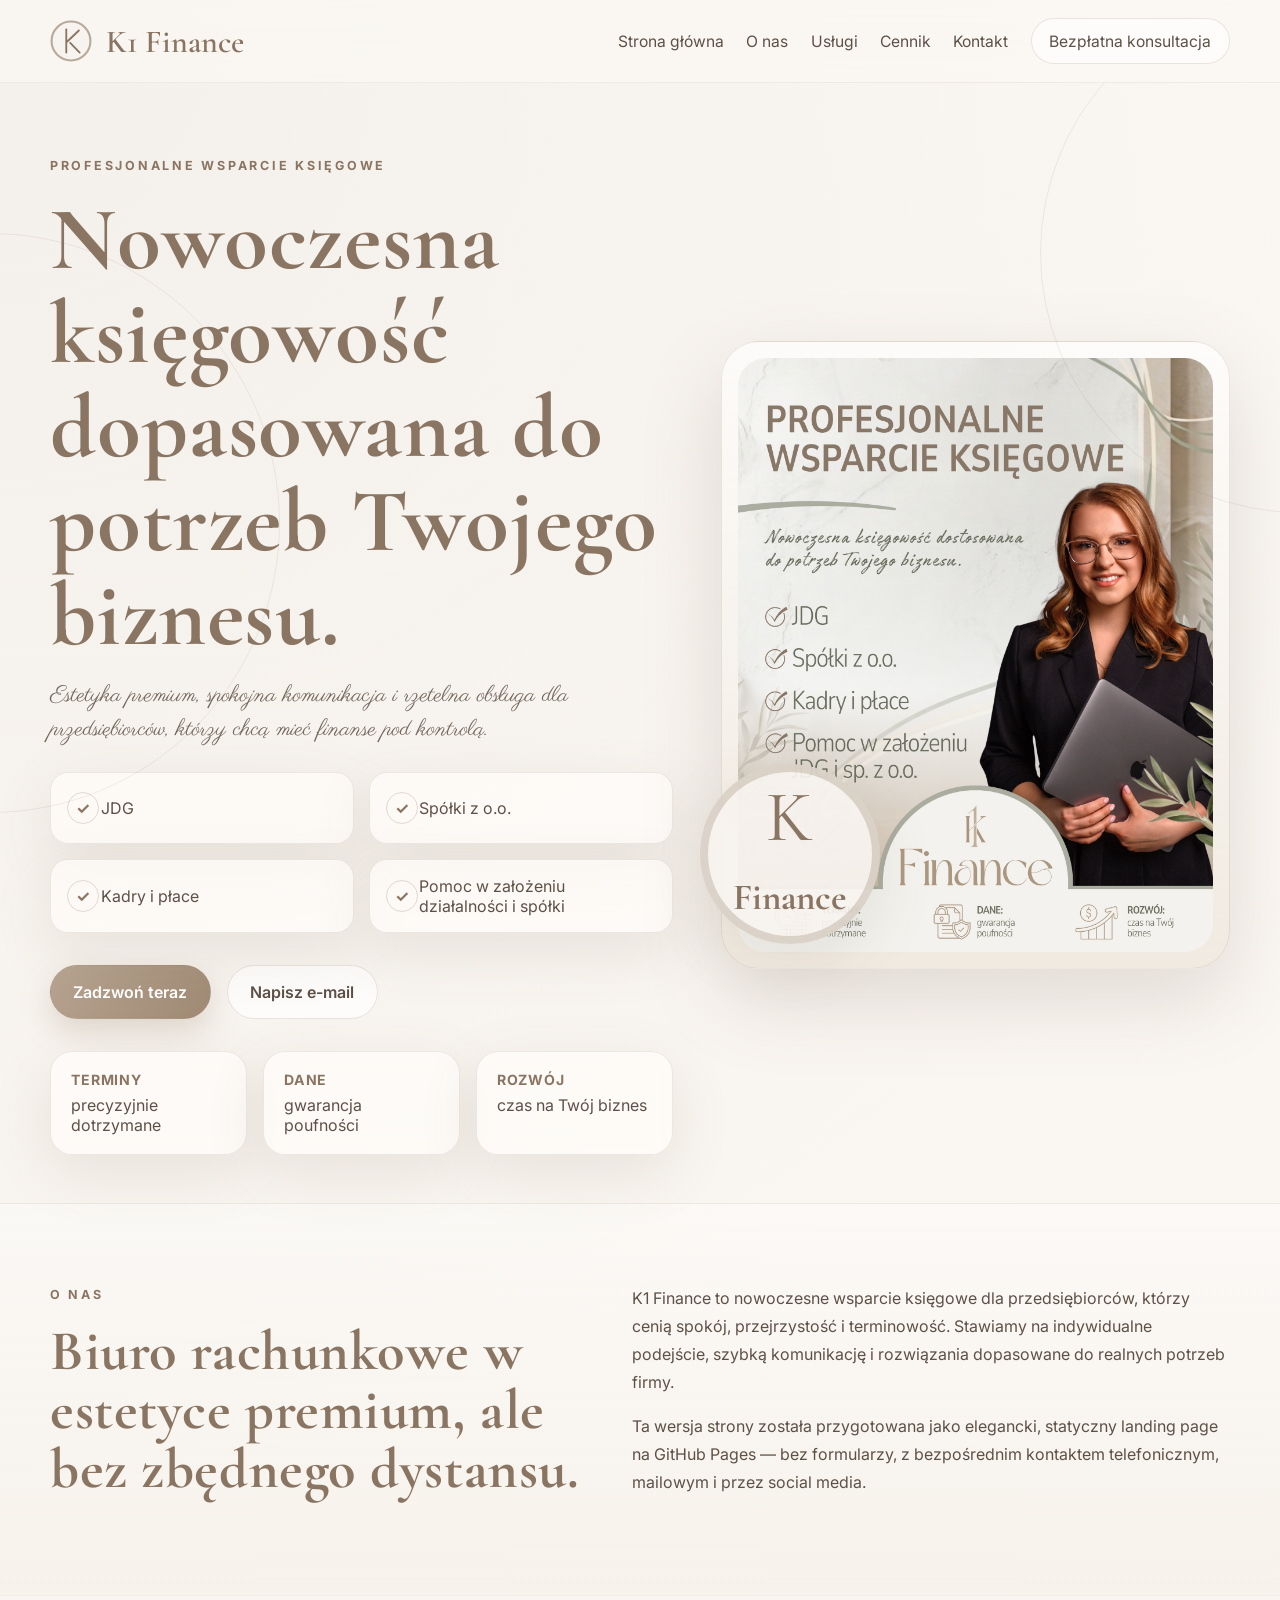
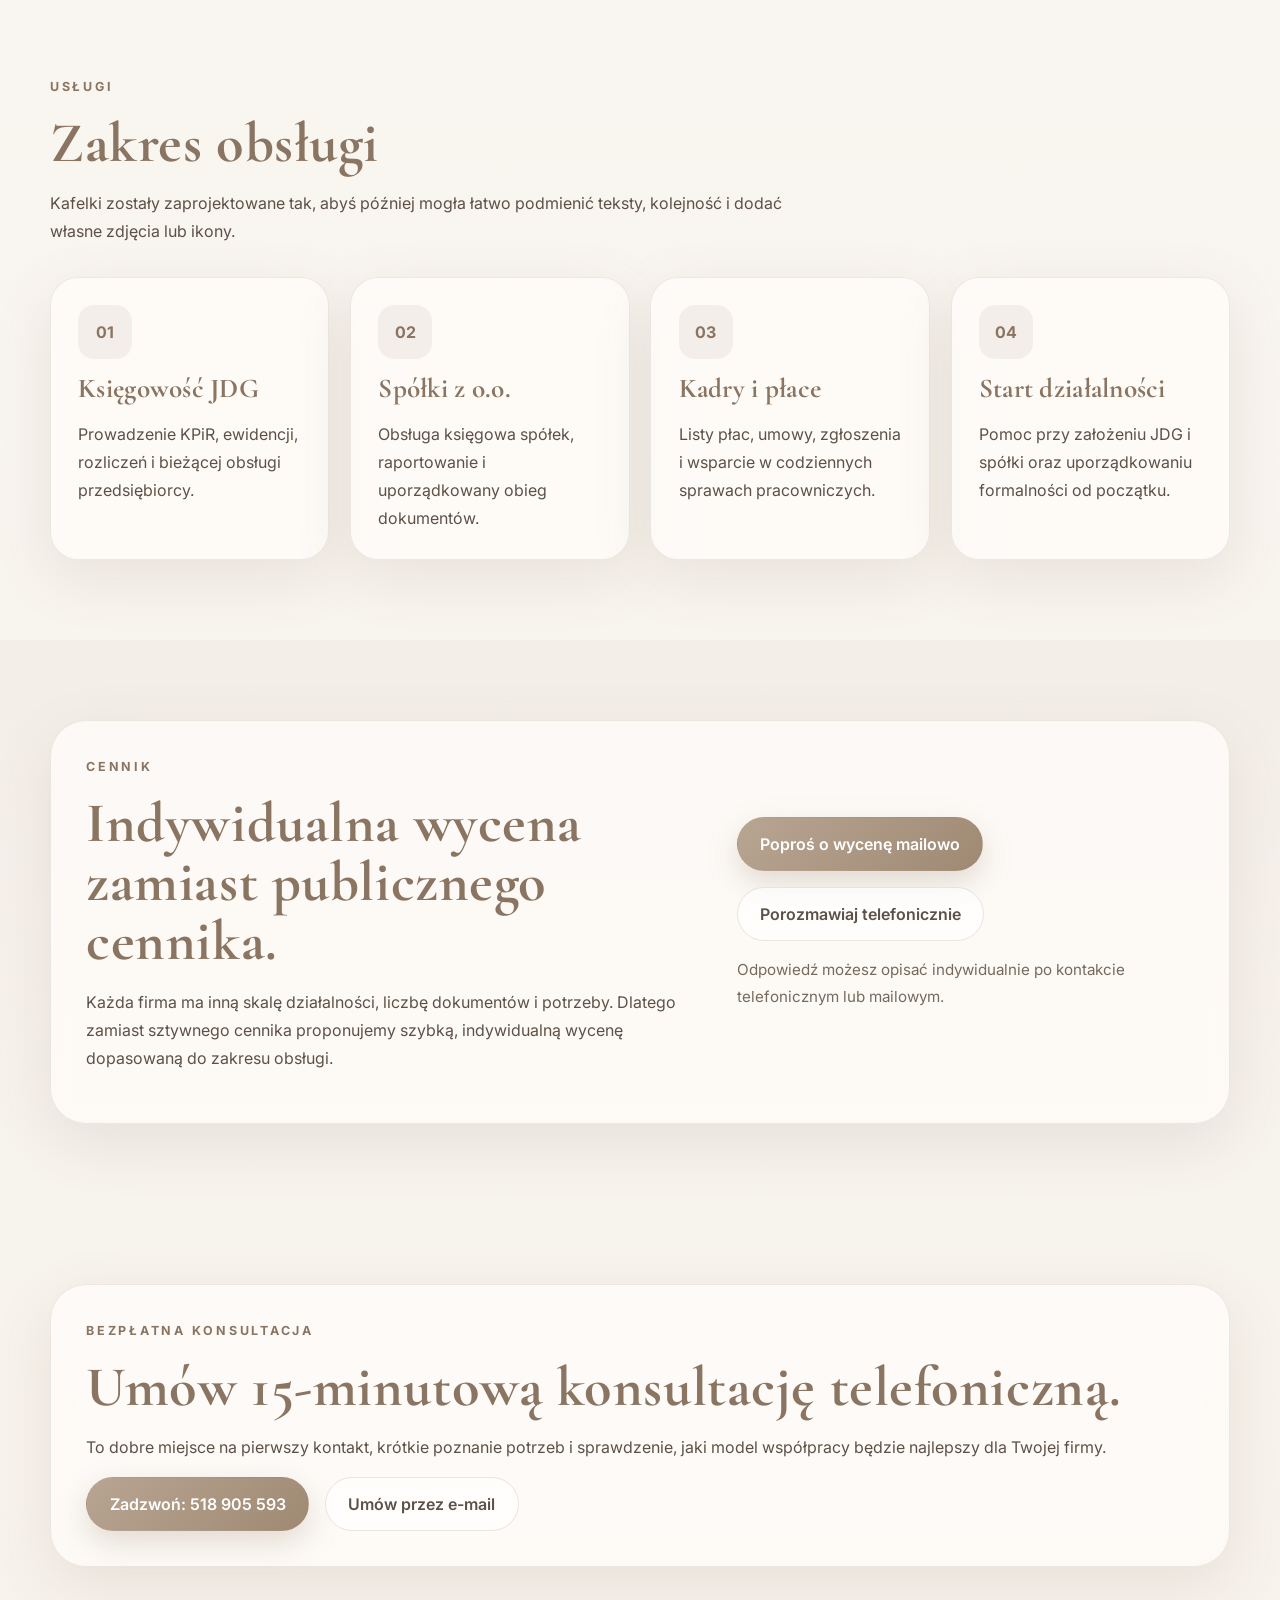
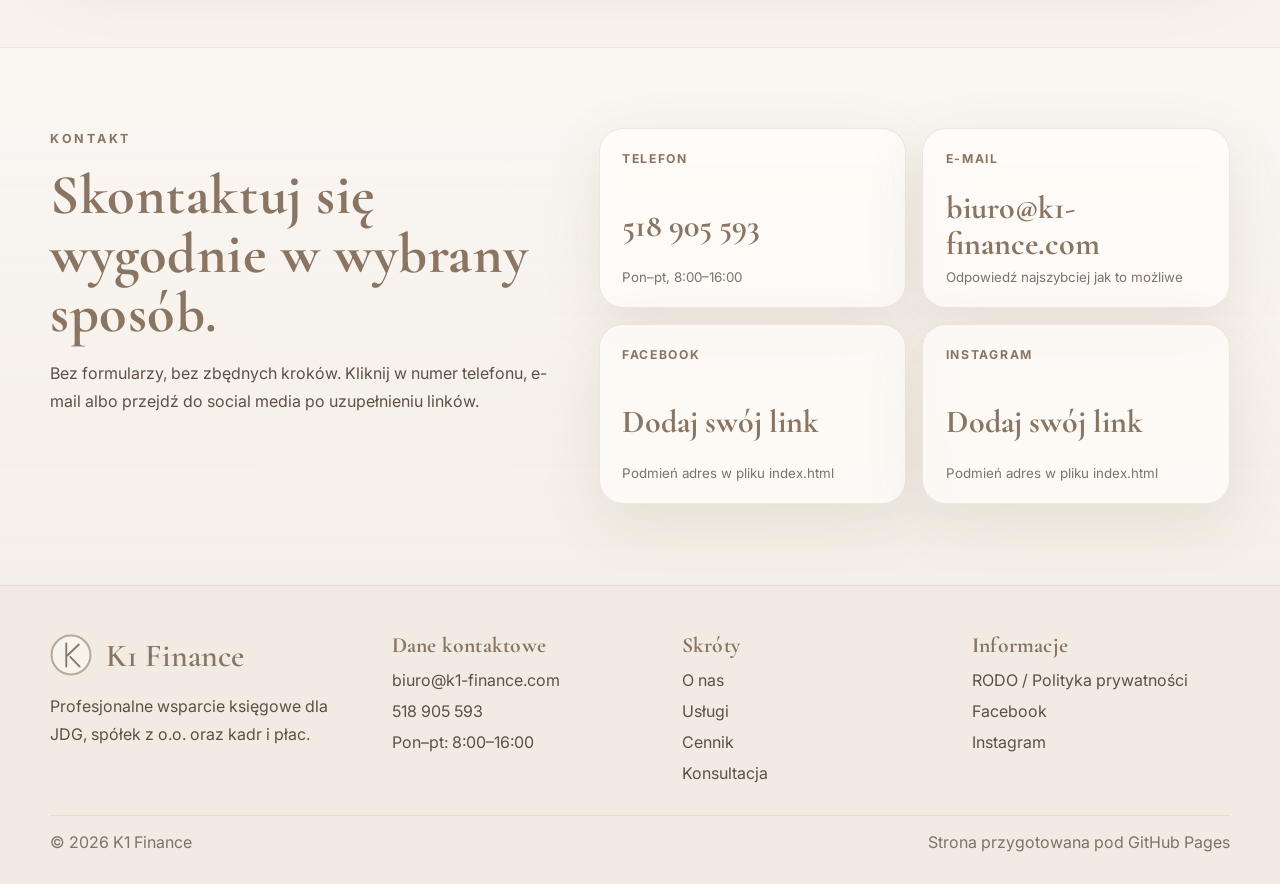
==== index.html @ 9436046a "draft" ====
<!DOCTYPE html>
<html lang="pl">
  <head>
    <meta charset="UTF-8" />
    <meta name="viewport" content="width=device-width, initial-scale=1.0" />
    <title>K1 Finance — Profesjonalne wsparcie księgowe</title>
    <meta
      name="description"
      content="Nowoczesna księgowość dla JDG, spółek z o.o. oraz kadr i płac. K1 Finance — indywidualne podejście, terminowość i pełna poufność."
    />
    <meta name="theme-color" content="#b7aa9a" />
    <link rel="preconnect" href="https://fonts.googleapis.com" />
    <link rel="preconnect" href="https://fonts.gstatic.com" crossorigin />
    <link
      href="https://fonts.googleapis.com/css2?family=Cormorant+Garamond:wght@500;600;700&family=Inter:wght@400;500;600;700&family=Parisienne&display=swap"
      rel="stylesheet"
    />
    <link rel="icon" href="assets/logo-mark.svg" type="image/svg+xml" />
    <link rel="stylesheet" href="styles.css" />
    <script defer src="script.js"></script>
  </head>
  <body>
    <div class="site-shell">
      <header class="header" id="top">
        <div class="container header__inner">
          <a class="brand" href="#top" aria-label="K1 Finance — strona główna">
            <img src="assets/logo-mark.svg" alt="K1 Finance" class="brand__mark" />
            <span class="brand__text">K1 Finance</span>
          </a>

          <button class="nav-toggle" aria-expanded="false" aria-controls="site-nav" aria-label="Otwórz menu">
            <span></span><span></span><span></span>
          </button>

          <nav class="nav" id="site-nav">
            <a href="#start">Strona główna</a>
            <a href="#onas">O nas</a>
            <a href="#uslugi">Usługi</a>
            <a href="#wycena">Cennik</a>
            <a href="#kontakt">Kontakt</a>
            <a href="#konsultacja" class="nav__cta">Bezpłatna konsultacja</a>
          </nav>
        </div>
      </header>

      <main>
        <section class="hero" id="start">
          <div class="container hero__grid">
            <div class="hero__content">
              <p class="eyebrow">Profesjonalne wsparcie księgowe</p>
              <h1>Nowoczesna księgowość dopasowana do potrzeb Twojego biznesu.</h1>
              <p class="hero__lead script">
                Estetyka premium, spokojna komunikacja i rzetelna obsługa dla przedsiębiorców,
                którzy chcą mieć finanse pod kontrolą.
              </p>

              <ul class="hero__list">
                <li>JDG</li>
                <li>Spółki z o.o.</li>
                <li>Kadry i płace</li>
                <li>Pomoc w założeniu działalności i spółki</li>
              </ul>

              <div class="hero__actions">
                <a class="btn btn--primary" href="tel:+48518905593">Zadzwoń teraz</a>
                <a class="btn btn--secondary" href="mailto:biuro@k1-finance.com">Napisz e-mail</a>
              </div>

              <div class="trust-row">
                <article>
                  <strong>Terminy</strong>
                  <span>precyzyjnie dotrzymane</span>
                </article>
                <article>
                  <strong>Dane</strong>
                  <span>gwarancja poufności</span>
                </article>
                <article>
                  <strong>Rozwój</strong>
                  <span>czas na Twój biznes</span>
                </article>
              </div>
            </div>

            <div class="hero__visual">
              <div class="hero-card">
                <img src="assets/hero-k1.jpg" alt="Materiał promocyjny K1 Finance" />
                <div class="hero-card__badge">
                  <span>K</span>
                  <strong>Finance</strong>
                </div>
              </div>
            </div>
          </div>
          <div class="hero__texture hero__texture--one"></div>
          <div class="hero__texture hero__texture--two"></div>
        </section>

        <section class="section section--soft" id="onas">
          <div class="container split">
            <div>
              <p class="section__eyebrow">O nas</p>
              <h2>Biuro rachunkowe w estetyce premium, ale bez zbędnego dystansu.</h2>
            </div>
            <div>
              <p>
                K1 Finance to nowoczesne wsparcie księgowe dla przedsiębiorców, którzy cenią
                spokój, przejrzystość i terminowość. Stawiamy na indywidualne podejście, szybką
                komunikację i rozwiązania dopasowane do realnych potrzeb firmy.
              </p>
              <p>
                Ta wersja strony została przygotowana jako elegancki, statyczny landing page na
                GitHub Pages — bez formularzy, z bezpośrednim kontaktem telefonicznym, mailowym i
                przez social media.
              </p>
            </div>
          </div>
        </section>

        <section class="section" id="uslugi">
          <div class="container">
            <div class="section-heading">
              <p class="section__eyebrow">Usługi</p>
              <h2>Zakres obsługi</h2>
              <p>
                Kafelki zostały zaprojektowane tak, abyś później mogła łatwo podmienić teksty,
                kolejność i dodać własne zdjęcia lub ikony.
              </p>
            </div>

            <div class="cards cards--services">
              <article class="card service-card">
                <div class="icon-box">01</div>
                <h3>Księgowość JDG</h3>
                <p>Prowadzenie KPiR, ewidencji, rozliczeń i bieżącej obsługi przedsiębiorcy.</p>
              </article>
              <article class="card service-card">
                <div class="icon-box">02</div>
                <h3>Spółki z o.o.</h3>
                <p>Obsługa księgowa spółek, raportowanie i uporządkowany obieg dokumentów.</p>
              </article>
              <article class="card service-card">
                <div class="icon-box">03</div>
                <h3>Kadry i płace</h3>
                <p>Listy płac, umowy, zgłoszenia i wsparcie w codziennych sprawach pracowniczych.</p>
              </article>
              <article class="card service-card">
                <div class="icon-box">04</div>
                <h3>Start działalności</h3>
                <p>Pomoc przy założeniu JDG i spółki oraz uporządkowaniu formalności od początku.</p>
              </article>
            </div>
          </div>
        </section>

        <section class="section section--accent" id="wycena">
          <div class="container pricing-box">
            <div>
              <p class="section__eyebrow">Cennik</p>
              <h2>Indywidualna wycena zamiast publicznego cennika.</h2>
              <p>
                Każda firma ma inną skalę działalności, liczbę dokumentów i potrzeby. Dlatego
                zamiast sztywnego cennika proponujemy szybką, indywidualną wycenę dopasowaną do
                zakresu obsługi.
              </p>
            </div>
            <div class="pricing-box__cta">
              <a class="btn btn--primary" href="mailto:biuro@k1-finance.com?subject=Pro%C5%9Bba%20o%20wycen%C4%99">
                Poproś o wycenę mailowo
              </a>
              <a class="btn btn--ghost" href="tel:+48518905593">Porozmawiaj telefonicznie</a>
              <p class="note">Odpowiedź możesz opisać indywidualnie po kontakcie telefonicznym lub mailowym.</p>
            </div>
          </div>
        </section>

        <section class="section" id="konsultacja">
          <div class="container consultation">
            <div class="consultation__content">
              <p class="section__eyebrow">Bezpłatna konsultacja</p>
              <h2>Umów 15-minutową konsultację telefoniczną.</h2>
              <p>
                To dobre miejsce na pierwszy kontakt, krótkie poznanie potrzeb i sprawdzenie, jaki
                model współpracy będzie najlepszy dla Twojej firmy.
              </p>
            </div>
            <div class="consultation__actions">
              <a class="btn btn--primary" href="tel:+48518905593">Zadzwoń: 518 905 593</a>
              <a class="btn btn--secondary" href="mailto:biuro@k1-finance.com?subject=Bezp%C5%82atna%20konsultacja%2015%20min">
                Umów przez e-mail
              </a>
            </div>
          </div>
        </section>

        <section class="section section--soft" id="kontakt">
          <div class="container contact-grid">
            <div class="contact-copy">
              <p class="section__eyebrow">Kontakt</p>
              <h2>Skontaktuj się wygodnie w wybrany sposób.</h2>
              <p>
                Bez formularzy, bez zbędnych kroków. Kliknij w numer telefonu, e-mail albo przejdź
                do social media po uzupełnieniu linków.
              </p>
            </div>

            <div class="contact-cards">
              <a class="contact-card" href="tel:+48518905593">
                <span class="contact-card__label">Telefon</span>
                <strong>518 905 593</strong>
                <small>Pon–pt, 8:00–16:00</small>
              </a>

              <a class="contact-card" href="mailto:biuro@k1-finance.com">
                <span class="contact-card__label">E-mail</span>
                <strong>biuro@k1-finance.com</strong>
                <small>Odpowiedź najszybciej jak to możliwe</small>
              </a>

              <a class="contact-card" href="https://facebook.com/" target="_blank" rel="noreferrer">
                <span class="contact-card__label">Facebook</span>
                <strong>Dodaj swój link</strong>
                <small>Podmień adres w pliku index.html</small>
              </a>

              <a class="contact-card" href="https://instagram.com/" target="_blank" rel="noreferrer">
                <span class="contact-card__label">Instagram</span>
                <strong>Dodaj swój link</strong>
                <small>Podmień adres w pliku index.html</small>
              </a>
            </div>
          </div>
        </section>
      </main>

      <footer class="footer">
        <div class="container footer__grid">
          <div>
            <a class="brand brand--footer" href="#top">
              <img src="assets/logo-mark.svg" alt="K1 Finance" class="brand__mark" />
              <span class="brand__text">K1 Finance</span>
            </a>
            <p class="footer__text">
              Profesjonalne wsparcie księgowe dla JDG, spółek z o.o. oraz kadr i płac.
            </p>
          </div>

          <div>
            <h3>Dane kontaktowe</h3>
            <ul class="footer__list">
              <li><a href="mailto:biuro@k1-finance.com">biuro@k1-finance.com</a></li>
              <li><a href="tel:+48518905593">518 905 593</a></li>
              <li>Pon–pt: 8:00–16:00</li>
            </ul>
          </div>

          <div>
            <h3>Skróty</h3>
            <ul class="footer__list">
              <li><a href="#onas">O nas</a></li>
              <li><a href="#uslugi">Usługi</a></li>
              <li><a href="#wycena">Cennik</a></li>
              <li><a href="#konsultacja">Konsultacja</a></li>
            </ul>
          </div>

          <div>
            <h3>Informacje</h3>
            <ul class="footer__list">
              <li><a href="privacy.html">RODO / Polityka prywatności</a></li>
              <li><a href="https://facebook.com/" target="_blank" rel="noreferrer">Facebook</a></li>
              <li><a href="https://instagram.com/" target="_blank" rel="noreferrer">Instagram</a></li>
            </ul>
          </div>
        </div>
        <div class="container footer__bottom">
          <span>© <span id="year"></span> K1 Finance</span>
          <span>Strona przygotowana pod GitHub Pages</span>
        </div>
      </footer>
    </div>
  </body>
</html>
---- styles.css ----
:root {
  --bg: #f7f3ee;
  --surface: #fffdfa;
  --surface-2: #efe8de;
  --surface-3: rgba(255, 253, 250, 0.72);
  --text: #5d5147;
  --text-strong: #8a7562;
  --line: rgba(138, 117, 98, 0.18);
  --shadow: 0 18px 60px rgba(114, 95, 76, 0.12);
  --radius: 28px;
  --radius-sm: 18px;
  --container: 1180px;
}

* { box-sizing: border-box; }
html { scroll-behavior: smooth; }
body {
  margin: 0;
  font-family: 'Inter', sans-serif;
  background:
    radial-gradient(circle at top left, rgba(190, 178, 165, 0.12), transparent 35%),
    linear-gradient(180deg, #fbf8f4 0%, #f6f1ea 100%);
  color: var(--text);
}
img { max-width: 100%; display: block; }
a { color: inherit; text-decoration: none; }
p { line-height: 1.75; margin: 0 0 1rem; }
h1, h2, h3 {
  margin: 0 0 1rem;
  line-height: 1.05;
  font-family: 'Cormorant Garamond', serif;
  color: var(--text-strong);
  letter-spacing: 0.01em;
}
h1 { font-size: clamp(3rem, 7vw, 6rem); }
h2 { font-size: clamp(2.3rem, 4.4vw, 4rem); }
h3 { font-size: 1.7rem; }

.container { width: min(calc(100% - 2rem), var(--container)); margin: 0 auto; }
.site-shell { overflow: clip; }

.header {
  position: sticky;
  top: 0;
  z-index: 40;
  backdrop-filter: blur(16px);
  background: rgba(251, 248, 244, 0.72);
  border-bottom: 1px solid rgba(138, 117, 98, 0.1);
}
.header--solid { position: relative; background: rgba(251, 248, 244, 0.96); }
.header__inner {
  min-height: 82px;
  display: flex;
  align-items: center;
  justify-content: space-between;
  gap: 1rem;
}
.brand { display: inline-flex; align-items: center; gap: 0.85rem; font-weight: 600; }
.brand__mark { width: 42px; height: 42px; }
.brand__text {
  font-family: 'Cormorant Garamond', serif;
  font-size: 2rem;
  color: var(--text-strong);
}

.nav { display: flex; align-items: center; gap: 1.4rem; }
.nav a { font-size: 0.98rem; color: var(--text); }
.nav__cta {
  padding: 0.8rem 1.1rem;
  border-radius: 999px;
  border: 1px solid rgba(138, 117, 98, 0.18);
  background: rgba(255,255,255,0.65);
}

.nav-toggle {
  display: none;
  width: 46px;
  height: 46px;
  border-radius: 14px;
  border: 1px solid var(--line);
  background: rgba(255,255,255,0.8);
  padding: 0;
}
.nav-toggle span {
  display: block;
  width: 20px;
  height: 2px;
  margin: 5px auto;
  background: var(--text-strong);
}

.hero {
  position: relative;
  padding: 4.5rem 0 3rem;
}
.hero__grid {
  display: grid;
  grid-template-columns: 1.1fr 0.9fr;
  align-items: center;
  gap: 3rem;
}
.eyebrow,
.section__eyebrow {
  text-transform: uppercase;
  letter-spacing: 0.22em;
  color: var(--text-strong);
  font-size: 0.78rem;
  margin-bottom: 1rem;
  font-weight: 700;
}
.hero__lead { font-size: 1.45rem; max-width: 48rem; margin-bottom: 1.4rem; }
.script {
  font-family: 'Parisienne', cursive;
  color: #72675c;
  line-height: 1.45;
}
.hero__list {
  list-style: none;
  padding: 0;
  margin: 1.6rem 0 2rem;
  display: grid;
  grid-template-columns: repeat(2, minmax(0, 1fr));
  gap: 0.95rem;
}
.hero__list li {
  position: relative;
  padding: 1rem 1rem 1rem 3.1rem;
  background: var(--surface-3);
  border: 1px solid rgba(138,117,98,0.14);
  border-radius: 18px;
  box-shadow: var(--shadow);
  min-height: 72px;
  display: flex;
  align-items: center;
}
.hero__list li::before {
  content: '✓';
  position: absolute;
  left: 1rem;
  top: 50%;
  transform: translateY(-50%);
  width: 30px;
  height: 30px;
  border-radius: 50%;
  display: grid;
  place-items: center;
  border: 1px solid rgba(138, 117, 98, 0.25);
  color: var(--text-strong);
  font-weight: 700;
}
.hero__actions,
.consultation__actions,
.pricing-box__cta {
  display: flex;
  flex-wrap: wrap;
  gap: 1rem;
}
.btn {
  display: inline-flex;
  align-items: center;
  justify-content: center;
  min-height: 54px;
  padding: 0.95rem 1.4rem;
  border-radius: 999px;
  border: 1px solid transparent;
  font-weight: 600;
  transition: transform 0.2s ease, box-shadow 0.2s ease, background 0.2s ease;
}
.btn:hover { transform: translateY(-2px); }
.btn--primary {
  background: linear-gradient(135deg, #b8a592 0%, #9f8973 100%);
  color: white;
  box-shadow: 0 12px 30px rgba(159, 137, 115, 0.28);
}
.btn--secondary,
.btn--ghost {
  border-color: rgba(138, 117, 98, 0.18);
  background: rgba(255,255,255,0.68);
}
.trust-row {
  margin-top: 2rem;
  display: grid;
  grid-template-columns: repeat(3, minmax(0, 1fr));
  gap: 1rem;
}
.trust-row article,
.card,
.contact-card,
.pricing-box,
.consultation {
  background: rgba(255, 253, 250, 0.75);
  border: 1px solid rgba(138, 117, 98, 0.14);
  box-shadow: var(--shadow);
  backdrop-filter: blur(10px);
}
.trust-row article {
  border-radius: 22px;
  padding: 1.2rem 1.25rem;
}
.trust-row strong {
  display: block;
  margin-bottom: 0.4rem;
  color: var(--text-strong);
  text-transform: uppercase;
  letter-spacing: 0.06em;
  font-size: 0.88rem;
}

.hero-card {
  position: relative;
  padding: 1rem;
  border-radius: 38px;
  background: linear-gradient(180deg, rgba(255,255,255,0.65), rgba(239,232,222,0.88));
  border: 1px solid rgba(138,117,98,0.16);
  box-shadow: 0 30px 80px rgba(114, 95, 76, 0.18);
}
.hero-card img {
  border-radius: 28px;
  aspect-ratio: 4 / 5;
  object-fit: cover;
  width: 100%;
}
.hero-card__badge {
  position: absolute;
  left: -22px;
  bottom: 24px;
  width: 180px;
  height: 180px;
  border-radius: 50%;
  background: rgba(248, 244, 239, 0.92);
  border: 8px solid rgba(182, 170, 154, 0.45);
  display: grid;
  place-items: center;
  text-align: center;
  box-shadow: var(--shadow);
}
.hero-card__badge span {
  display: block;
  font-family: 'Cormorant Garamond', serif;
  font-size: 4.5rem;
  color: var(--text-strong);
  line-height: 0.8;
}
.hero-card__badge strong {
  display: block;
  font-family: 'Cormorant Garamond', serif;
  font-size: 2.3rem;
  color: var(--text-strong);
  margin-top: -0.3rem;
}
.hero__texture {
  position: absolute;
  border-radius: 999px;
  border: 1px solid rgba(138,117,98,0.12);
  pointer-events: none;
}
.hero__texture--one {
  width: 580px;
  height: 580px;
  left: -300px;
  top: 150px;
}
.hero__texture--two {
  width: 520px;
  height: 520px;
  right: -280px;
  top: -90px;
}

.section { padding: 5rem 0; }
.section--soft {
  background: linear-gradient(180deg, rgba(255,255,255,0.36), rgba(239,232,222,0.28));
  border-top: 1px solid rgba(138,117,98,0.08);
  border-bottom: 1px solid rgba(138,117,98,0.08);
}
.section--accent { background: linear-gradient(180deg, rgba(190,178,165,0.09), rgba(255,255,255,0)); }
.split {
  display: grid;
  grid-template-columns: 0.95fr 1.05fr;
  gap: 2.5rem;
  align-items: start;
}
.section-heading { max-width: 740px; margin-bottom: 2rem; }
.cards { display: grid; gap: 1.3rem; }
.cards--services { grid-template-columns: repeat(4, minmax(0, 1fr)); }
.card {
  border-radius: 28px;
  padding: 1.7rem;
}
.icon-box {
  width: 54px;
  height: 54px;
  display: grid;
  place-items: center;
  border-radius: 16px;
  background: rgba(184, 165, 146, 0.14);
  color: var(--text-strong);
  font-weight: 700;
  margin-bottom: 1rem;
}
.service-card p { margin-bottom: 0; }

.pricing-box,
.consultation {
  border-radius: 36px;
  padding: 2.2rem;
}
.pricing-box {
  display: grid;
  grid-template-columns: 1.15fr 0.85fr;
  gap: 2rem;
  align-items: center;
}
.note { font-size: 0.95rem; color: #76695d; }

.contact-grid {
  display: grid;
  grid-template-columns: 0.9fr 1.1fr;
  gap: 2rem;
  align-items: start;
}
.contact-cards {
  display: grid;
  grid-template-columns: repeat(2, minmax(0, 1fr));
  gap: 1rem;
}
.contact-card {
  border-radius: 24px;
  padding: 1.4rem;
  min-height: 180px;
  display: flex;
  flex-direction: column;
  justify-content: space-between;
}
.contact-card__label {
  display: inline-block;
  margin-bottom: 1rem;
  text-transform: uppercase;
  letter-spacing: 0.14em;
  font-size: 0.76rem;
  color: var(--text-strong);
  font-weight: 700;
}
.contact-card strong {
  font-family: 'Cormorant Garamond', serif;
  font-size: 2rem;
  color: var(--text-strong);
  line-height: 1.1;
}
.contact-card small { color: #7f7267; }

.footer {
  padding: 3rem 0 2rem;
  background: #f1ebe4;
  border-top: 1px solid rgba(138,117,98,0.12);
}
.footer__grid {
  display: grid;
  grid-template-columns: 1.2fr 1fr 1fr 1fr;
  gap: 2rem;
}
.brand--footer { margin-bottom: 1rem; }
.footer__text { max-width: 26rem; }
.footer h3 {
  font-size: 1.35rem;
  margin-bottom: 0.8rem;
}
.footer__list {
  list-style: none;
  padding: 0;
  margin: 0;
  display: grid;
  gap: 0.7rem;
}
.footer__bottom {
  margin-top: 2rem;
  padding-top: 1rem;
  border-top: 1px solid rgba(138,117,98,0.12);
  display: flex;
  justify-content: space-between;
  gap: 1rem;
  flex-wrap: wrap;
  color: #7f7267;
}

.prose { max-width: 800px; }
.privacy-page .section { padding-top: 4rem; }

@media (max-width: 1080px) {
  .hero__grid,
  .split,
  .pricing-box,
  .contact-grid,
  .footer__grid,
  .cards--services {
    grid-template-columns: 1fr 1fr;
  }
  .cards--services { grid-template-columns: repeat(2, minmax(0, 1fr)); }
}

@media (max-width: 820px) {
  h1 { font-size: clamp(2.6rem, 12vw, 4rem); }
  h2 { font-size: clamp(2rem, 10vw, 3rem); }
  .nav-toggle { display: block; }
  .nav {
    position: absolute;
    top: calc(100% + 0.5rem);
    left: 1rem;
    right: 1rem;
    padding: 1rem;
    border-radius: 24px;
    background: rgba(251,248,244,0.97);
    border: 1px solid var(--line);
    box-shadow: var(--shadow);
    display: none;
    flex-direction: column;
    align-items: stretch;
  }
  .nav.is-open { display: flex; }
  .hero__grid,
  .split,
  .pricing-box,
  .contact-grid,
  .footer__grid,
  .cards--services,
  .contact-cards,
  .trust-row,
  .hero__list {
    grid-template-columns: 1fr;
  }
  .hero { padding-top: 2.5rem; }
  .hero-card__badge {
    width: 132px;
    height: 132px;
    left: 10px;
    bottom: -18px;
  }
  .hero-card__badge span { font-size: 3rem; }
  .hero-card__badge strong { font-size: 1.6rem; }
}
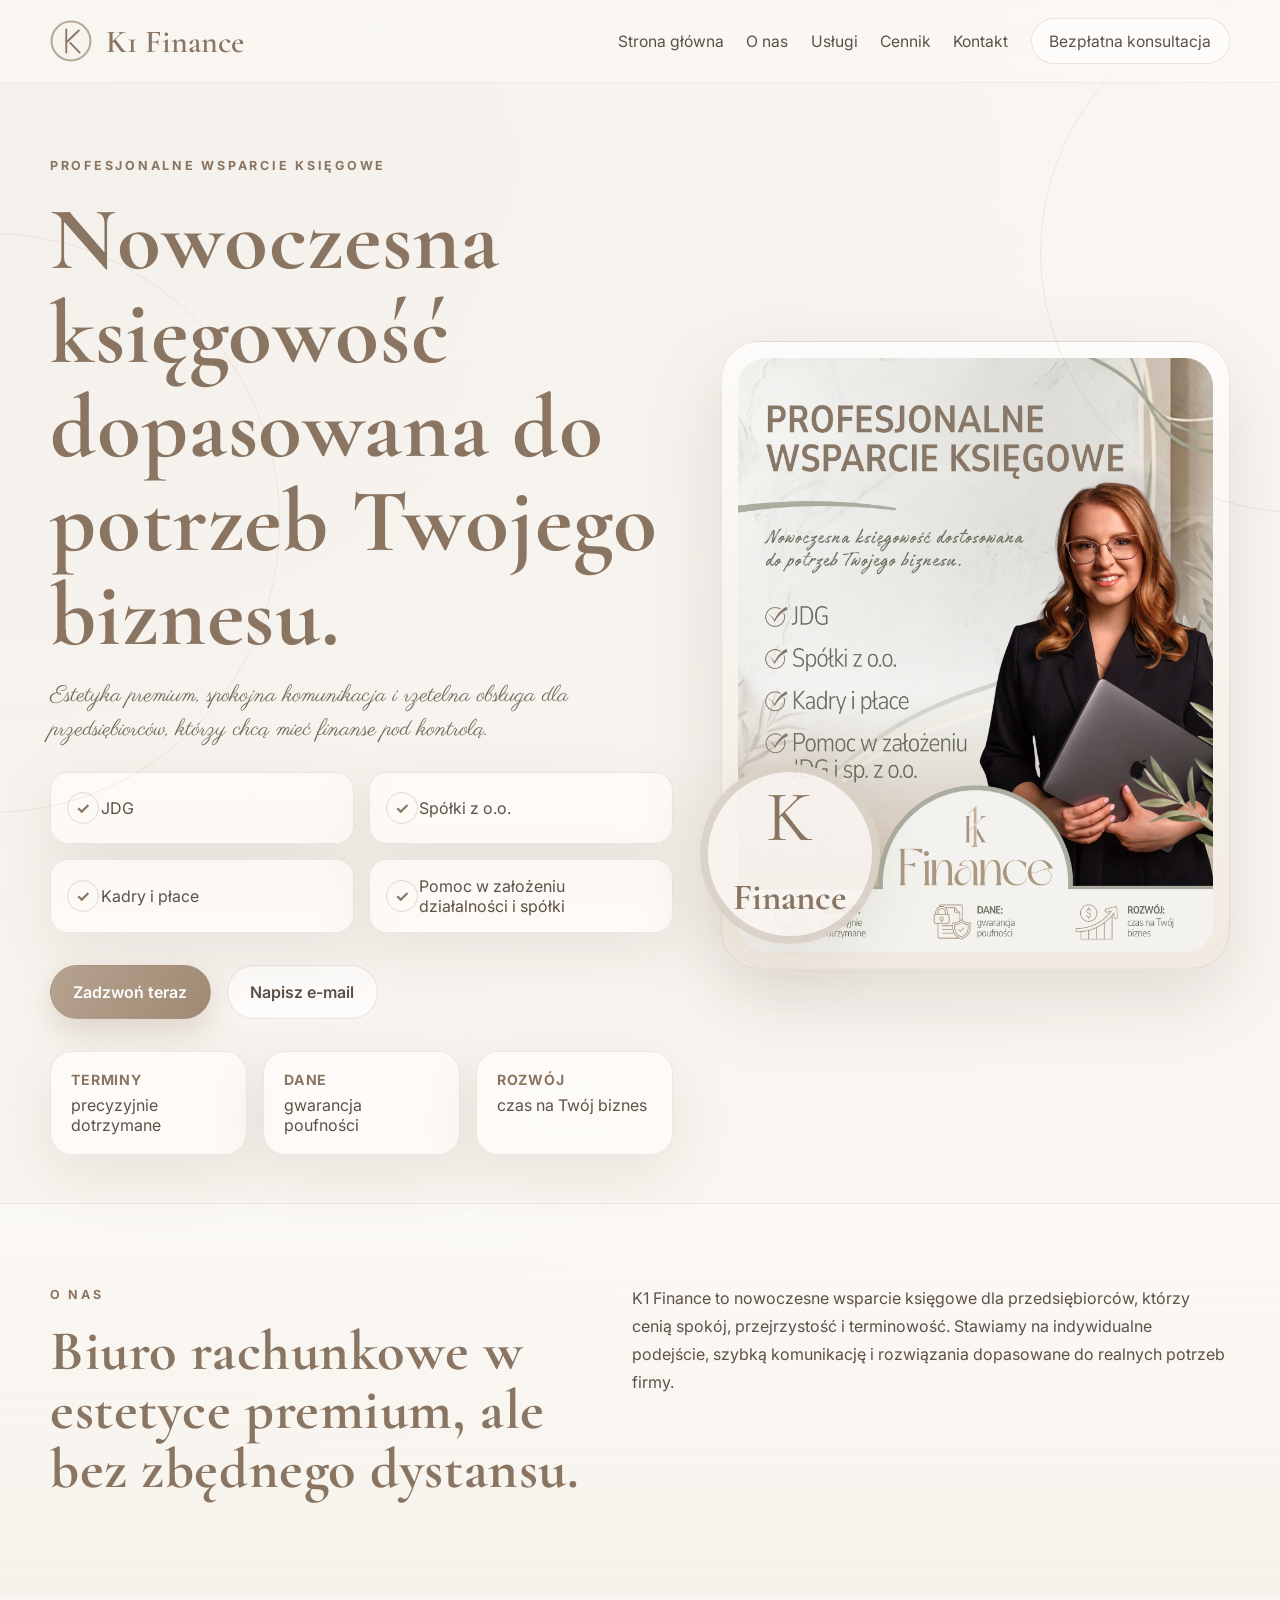
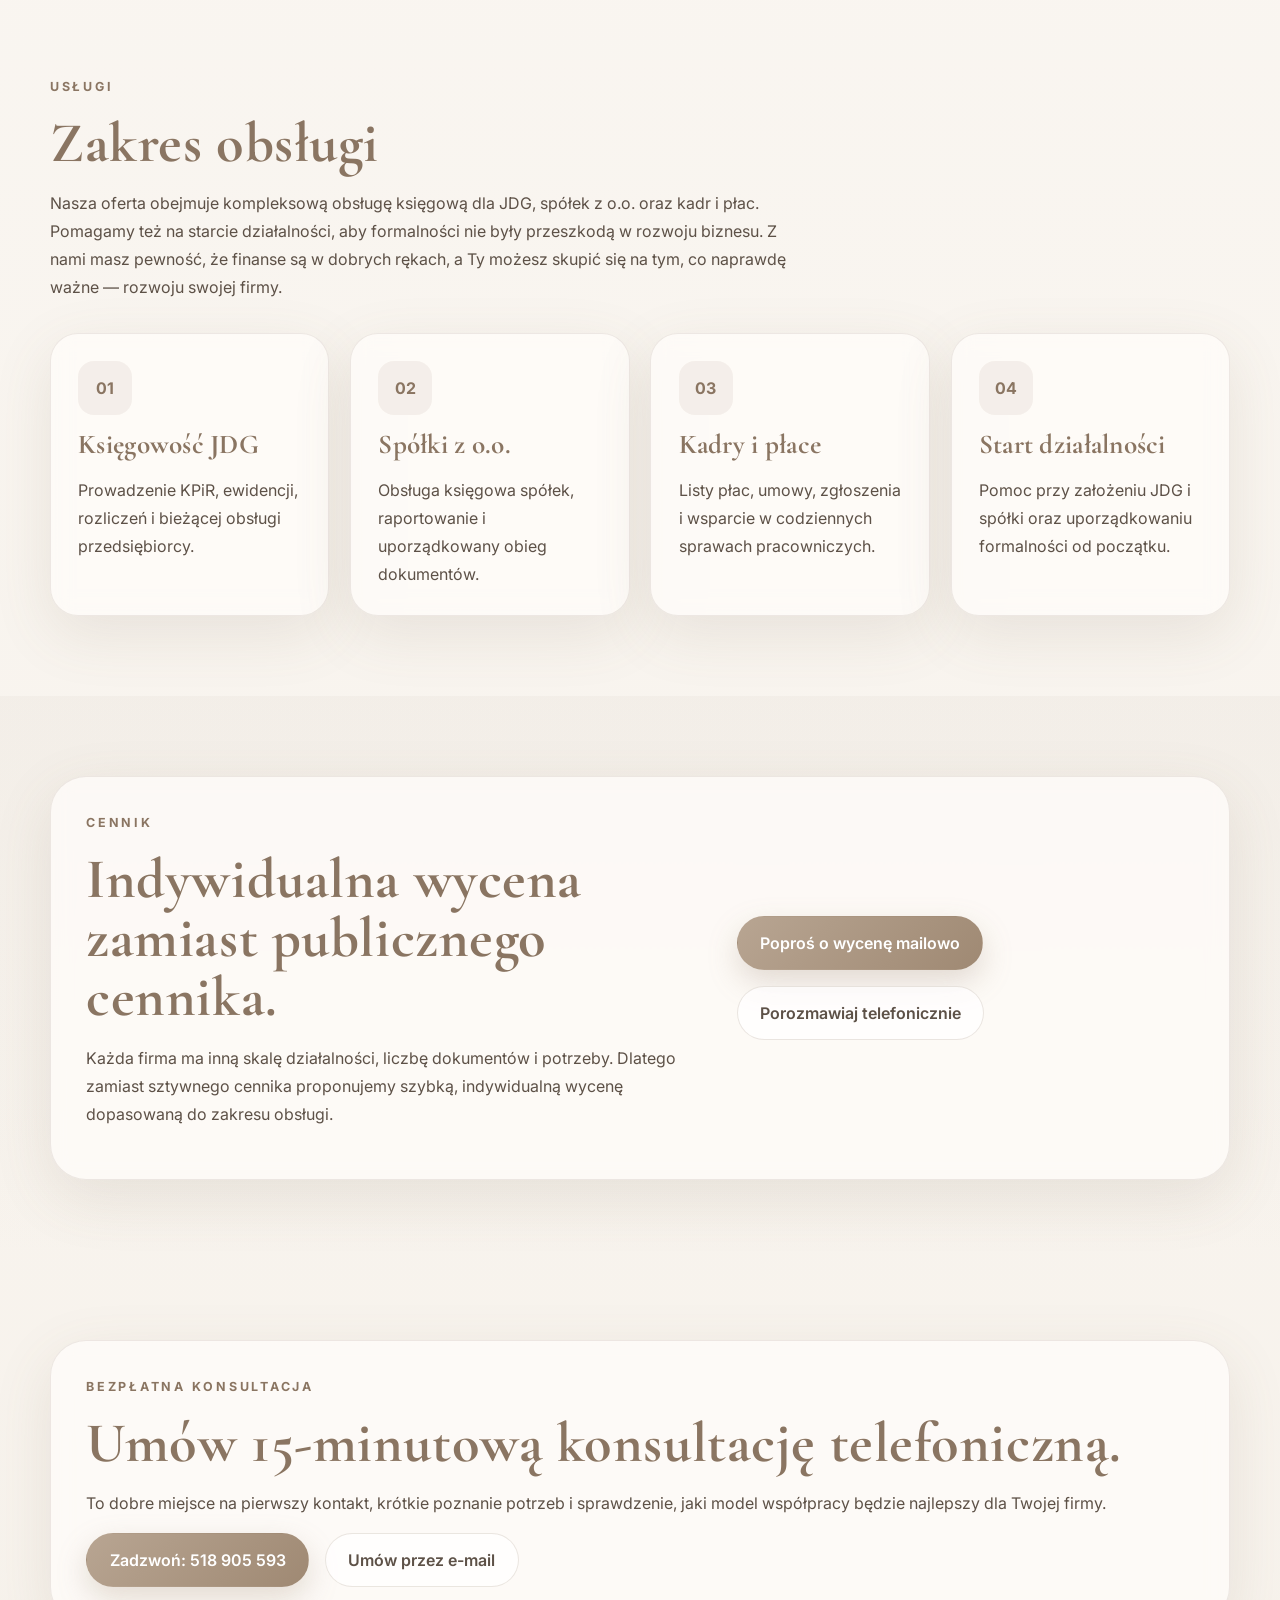
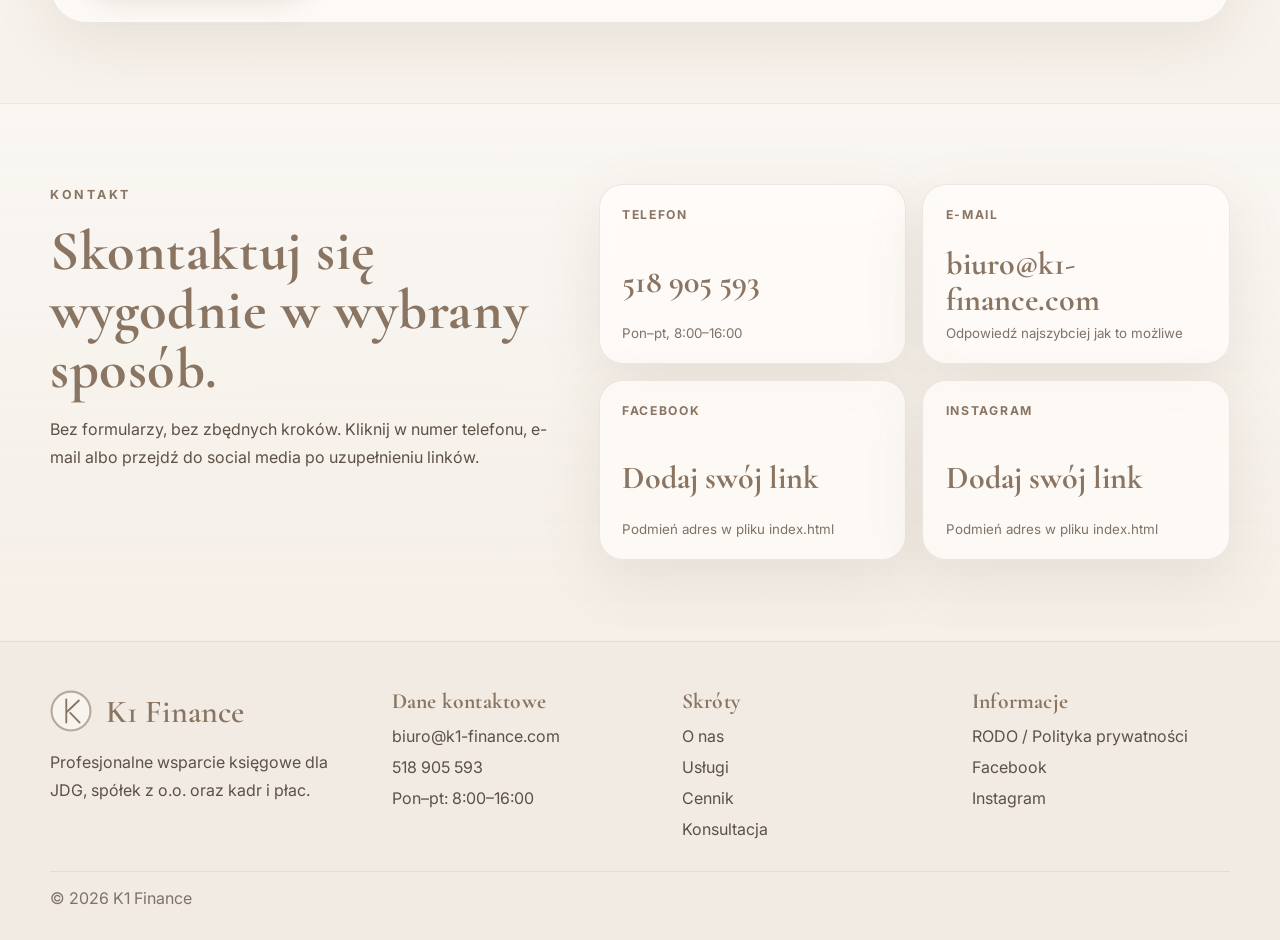
==== commit 7d8c534f: "Update" ====
--- a/index.html
+++ b/index.html
@@ -109,9 +109,6 @@
                 komunikację i rozwiązania dopasowane do realnych potrzeb firmy.
               </p>
               <p>
-                Ta wersja strony została przygotowana jako elegancki, statyczny landing page na
-                GitHub Pages — bez formularzy, z bezpośrednim kontaktem telefonicznym, mailowym i
-                przez social media.
               </p>
             </div>
           </div>
@@ -123,8 +120,10 @@
               <p class="section__eyebrow">Usługi</p>
               <h2>Zakres obsługi</h2>
               <p>
-                Kafelki zostały zaprojektowane tak, abyś później mogła łatwo podmienić teksty,
-                kolejność i dodać własne zdjęcia lub ikony.
+                Nasza oferta obejmuje kompleksową obsługę księgową dla JDG, spółek z o.o. oraz
+                kadr i płac. Pomagamy też na starcie działalności, aby formalności nie były
+                przeszkodą w rozwoju biznesu. Z nami masz pewność, że finanse są w dobrych rękach,
+                a Ty możesz skupić się na tym, co naprawdę ważne — rozwoju swojej firmy.
               </p>
             </div>
 
@@ -169,7 +168,6 @@
                 Poproś o wycenę mailowo
               </a>
               <a class="btn btn--ghost" href="tel:+48518905593">Porozmawiaj telefonicznie</a>
-              <p class="note">Odpowiedź możesz opisać indywidualnie po kontakcie telefonicznym lub mailowym.</p>
             </div>
           </div>
         </section>
@@ -275,7 +273,7 @@
         </div>
         <div class="container footer__bottom">
           <span>© <span id="year"></span> K1 Finance</span>
-          <span>Strona przygotowana pod GitHub Pages</span>
+          <span></span>
         </div>
       </footer>
     </div>
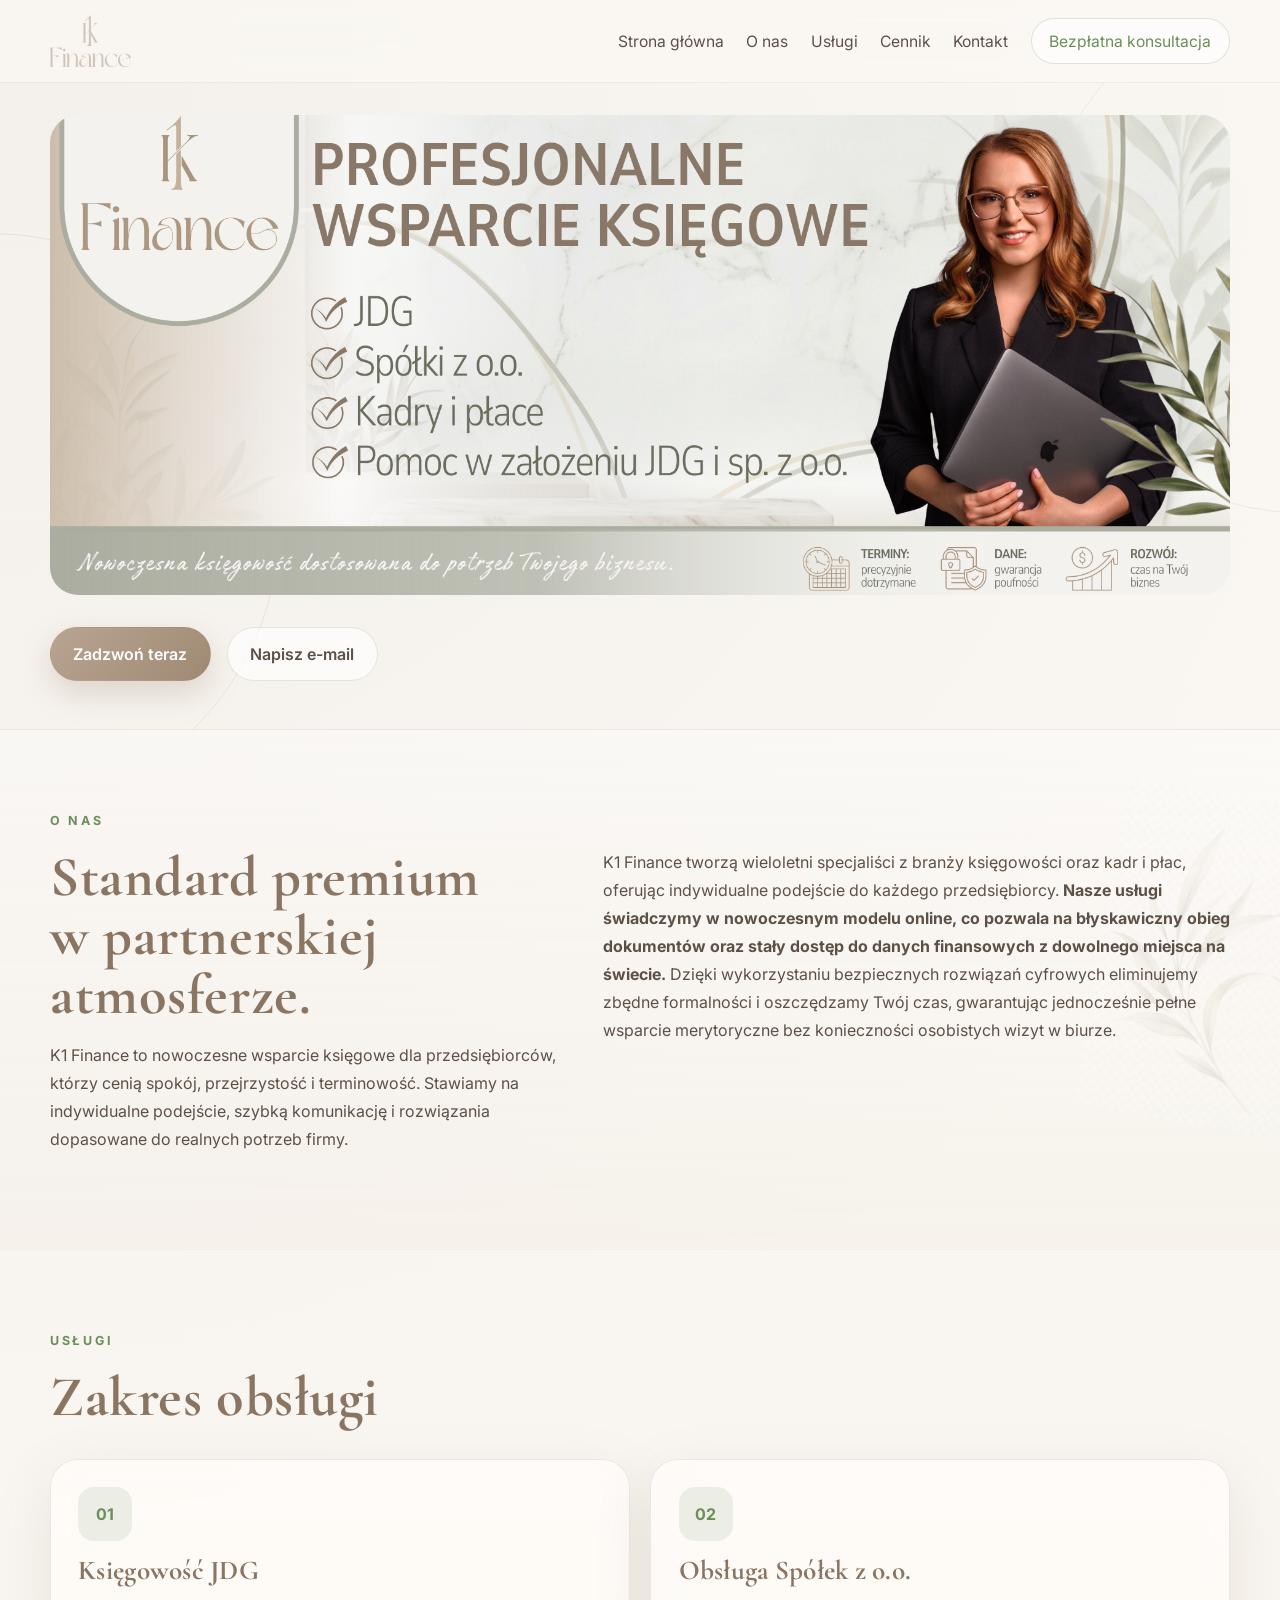
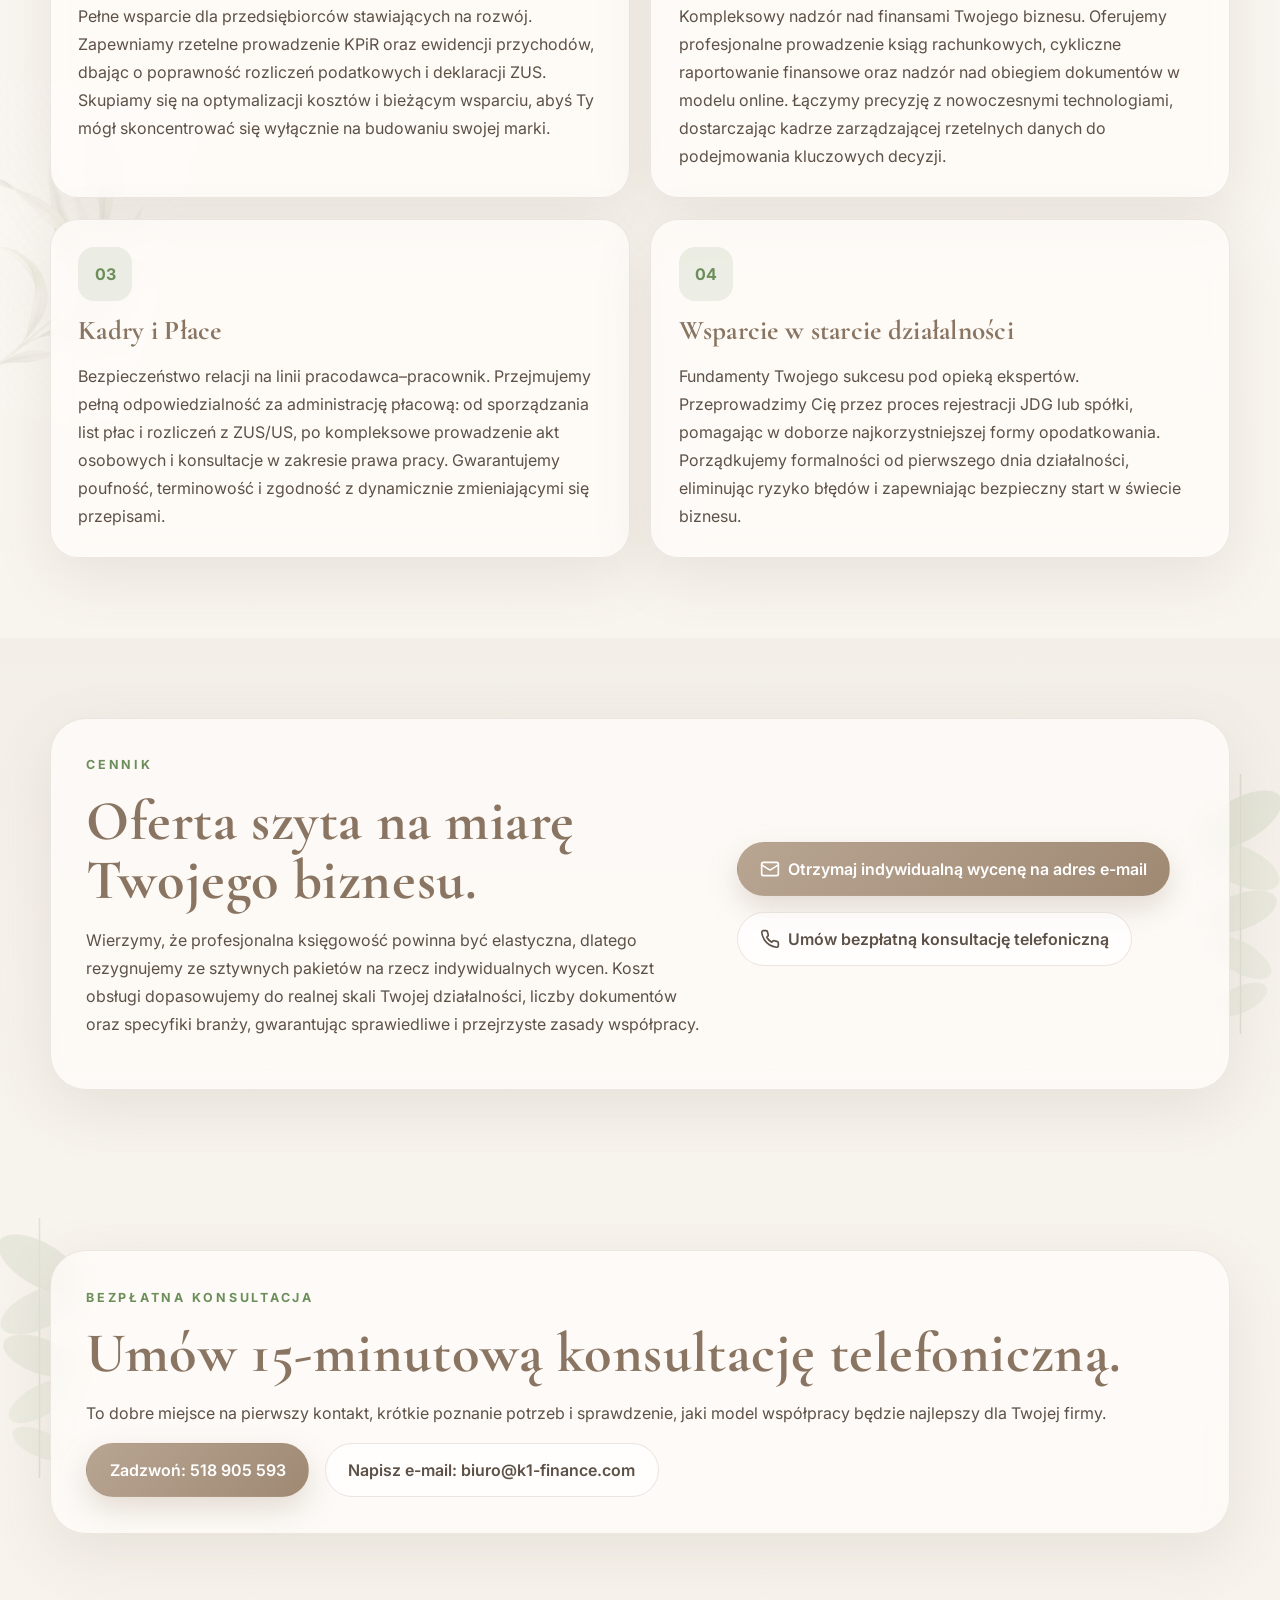
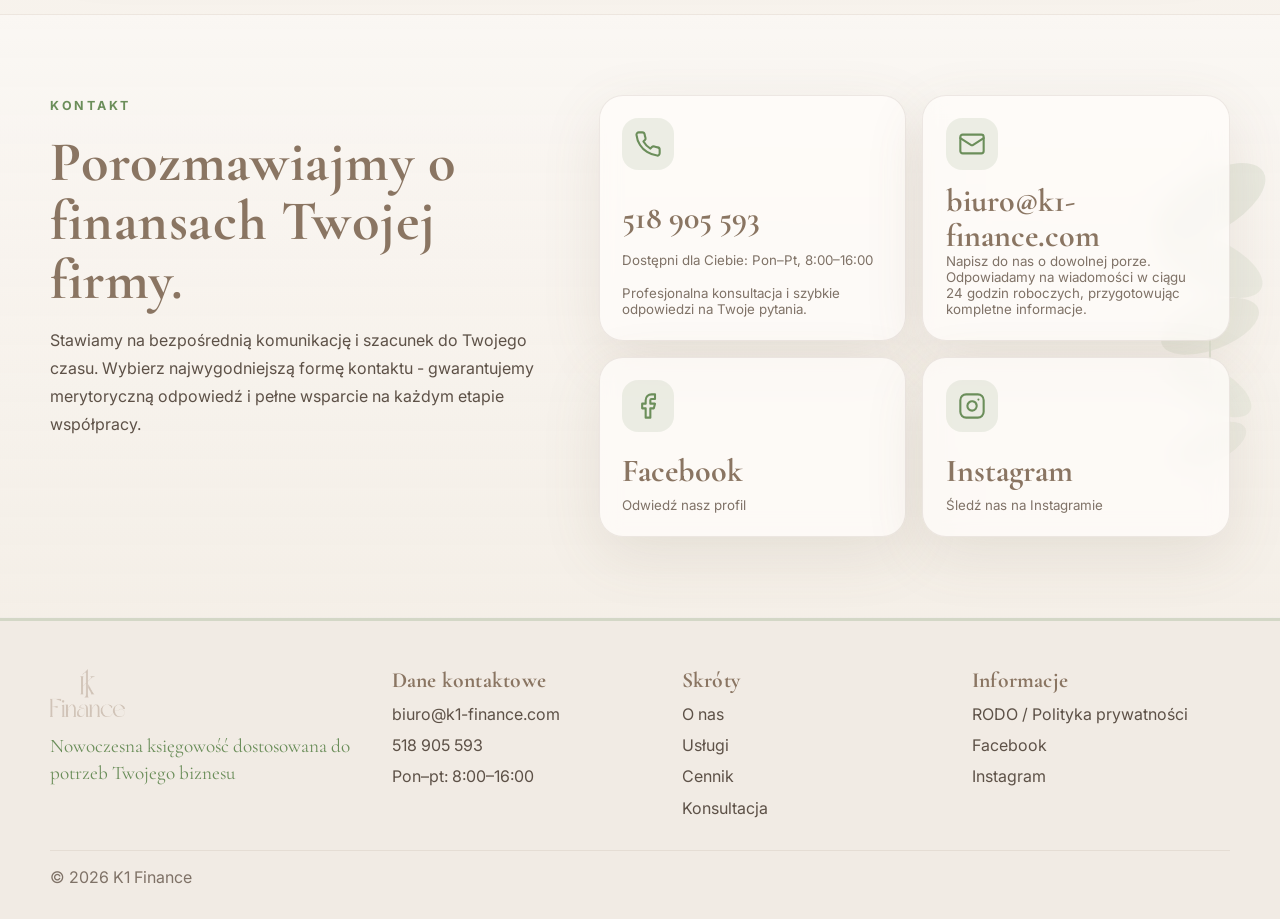
==== commit 4fac2993: "Update" ====
--- a/index.html
+++ b/index.html
@@ -23,9 +23,8 @@
     <div class="site-shell">
       <header class="header" id="top">
         <div class="container header__inner">
-          <a class="brand" href="#top" aria-label="K1 Finance — strona główna">
-            <img src="assets/logo-mark.svg" alt="K1 Finance" class="brand__mark" />
-            <span class="brand__text">K1 Finance</span>
+          <a class="brand brand--header" href="#top" aria-label="K1 Finance — strona główna">
+            <img src="assets/logo.png" alt="K1 Finance" class="brand__logo" />
           </a>
 
           <button class="nav-toggle" aria-expanded="false" aria-controls="site-nav" aria-label="Otwórz menu">
@@ -45,134 +44,108 @@
 
       <main>
         <section class="hero" id="start">
-          <div class="container hero__grid">
-            <div class="hero__content">
-              <p class="eyebrow">Profesjonalne wsparcie księgowe</p>
-              <h1>Nowoczesna księgowość dopasowana do potrzeb Twojego biznesu.</h1>
-              <p class="hero__lead script">
-                Estetyka premium, spokojna komunikacja i rzetelna obsługa dla przedsiębiorców,
-                którzy chcą mieć finanse pod kontrolą.
-              </p>
-
-              <ul class="hero__list">
-                <li>JDG</li>
-                <li>Spółki z o.o.</li>
-                <li>Kadry i płace</li>
-                <li>Pomoc w założeniu działalności i spółki</li>
-              </ul>
-
-              <div class="hero__actions">
-                <a class="btn btn--primary" href="tel:+48518905593">Zadzwoń teraz</a>
-                <a class="btn btn--secondary" href="mailto:biuro@k1-finance.com">Napisz e-mail</a>
-              </div>
-
-              <div class="trust-row">
-                <article>
-                  <strong>Terminy</strong>
-                  <span>precyzyjnie dotrzymane</span>
-                </article>
-                <article>
-                  <strong>Dane</strong>
-                  <span>gwarancja poufności</span>
-                </article>
-                <article>
-                  <strong>Rozwój</strong>
-                  <span>czas na Twój biznes</span>
-                </article>
-              </div>
-            </div>
-
-            <div class="hero__visual">
-              <div class="hero-card">
-                <img src="assets/hero-k1.jpg" alt="Materiał promocyjny K1 Finance" />
-                <div class="hero-card__badge">
-                  <span>K</span>
-                  <strong>Finance</strong>
-                </div>
-              </div>
-            </div>
+          <div class="container">
+            <div class="hero-banner">
+              <img src="assets/baner.png" alt="K1 Finance — Profesjonalne wsparcie księgowe" class="hero-banner__img" />
+            </div>
+
+            <div class="hero__actions">
+              <a class="btn btn--primary" href="tel:+48518905593">Zadzwoń teraz</a>
+              <a class="btn btn--secondary" href="mailto:biuro@k1-finance.com">Napisz e-mail</a>
+            </div>
+
           </div>
           <div class="hero__texture hero__texture--one"></div>
           <div class="hero__texture hero__texture--two"></div>
         </section>
 
-        <section class="section section--soft" id="onas">
-          <div class="container split">
-            <div>
+        <section class="section section--soft section--leaf" id="onas">
+          <div class="container about-layout">
+            <div class="about-layout__left">
               <p class="section__eyebrow">O nas</p>
-              <h2>Biuro rachunkowe w estetyce premium, ale bez zbędnego dystansu.</h2>
-            </div>
-            <div>
+              <h2>Standard premium w&nbsp;partnerskiej atmosferze.</h2>
               <p>
                 K1 Finance to nowoczesne wsparcie księgowe dla przedsiębiorców, którzy cenią
                 spokój, przejrzystość i terminowość. Stawiamy na indywidualne podejście, szybką
                 komunikację i rozwiązania dopasowane do realnych potrzeb firmy.
               </p>
-              <p>
-              </p>
-            </div>
-          </div>
-        </section>
-
-        <section class="section" id="uslugi">
+            </div>
+            <div class="about-layout__right">
+              <p>
+                K1 Finance tworzą wieloletni specjaliści z branży księgowości oraz kadr i płac,
+                oferując indywidualne podejście do każdego przedsiębiorcy. <b>Nasze usługi świadczymy
+                w nowoczesnym modelu online, co pozwala na błyskawiczny obieg dokumentów oraz stały
+                dostęp do danych finansowych z dowolnego miejsca na świecie.</b> Dzięki wykorzystaniu
+                bezpiecznych rozwiązań cyfrowych eliminujemy zbędne formalności i oszczędzamy Twój
+                czas, gwarantując jednocześnie pełne wsparcie merytoryczne bez konieczności
+                osobistych wizyt w biurze.
+              </p>
+            </div>
+          </div>
+          <div class="leaf-decor leaf-decor--right"></div>
+        </section>
+
+        <section class="section section--leaf" id="uslugi">
           <div class="container">
             <div class="section-heading">
               <p class="section__eyebrow">Usługi</p>
               <h2>Zakres obsługi</h2>
-              <p>
-                Nasza oferta obejmuje kompleksową obsługę księgową dla JDG, spółek z o.o. oraz
-                kadr i płac. Pomagamy też na starcie działalności, aby formalności nie były
-                przeszkodą w rozwoju biznesu. Z nami masz pewność, że finanse są w dobrych rękach,
-                a Ty możesz skupić się na tym, co naprawdę ważne — rozwoju swojej firmy.
-              </p>
             </div>
 
             <div class="cards cards--services">
               <article class="card service-card">
                 <div class="icon-box">01</div>
                 <h3>Księgowość JDG</h3>
-                <p>Prowadzenie KPiR, ewidencji, rozliczeń i bieżącej obsługi przedsiębiorcy.</p>
+                <p>Pełne wsparcie dla przedsiębiorców stawiających na rozwój. Zapewniamy rzetelne prowadzenie KPiR oraz ewidencji przychodów, dbając o poprawność rozliczeń podatkowych i deklaracji ZUS. Skupiamy się na optymalizacji kosztów i bieżącym wsparciu, abyś Ty mógł skoncentrować się wyłącznie na budowaniu swojej marki.</p>
               </article>
               <article class="card service-card">
                 <div class="icon-box">02</div>
-                <h3>Spółki z o.o.</h3>
-                <p>Obsługa księgowa spółek, raportowanie i uporządkowany obieg dokumentów.</p>
+                <h3>Obsługa Spółek z&nbsp;o.o.</h3>
+                <p>Kompleksowy nadzór nad finansami Twojego biznesu. Oferujemy profesjonalne prowadzenie ksiąg rachunkowych, cykliczne raportowanie finansowe oraz nadzór nad obiegiem dokumentów w modelu online. Łączymy precyzję z nowoczesnymi technologiami, dostarczając kadrze zarządzającej rzetelnych danych do podejmowania kluczowych decyzji.</p>
               </article>
               <article class="card service-card">
                 <div class="icon-box">03</div>
-                <h3>Kadry i płace</h3>
-                <p>Listy płac, umowy, zgłoszenia i wsparcie w codziennych sprawach pracowniczych.</p>
+                <h3>Kadry i Płace</h3>
+                <p>Bezpieczeństwo relacji na linii pracodawca–pracownik. Przejmujemy pełną odpowiedzialność za administrację płacową: od sporządzania list płac i rozliczeń z ZUS/US, po kompleksowe prowadzenie akt osobowych i konsultacje w zakresie prawa pracy. Gwarantujemy poufność, terminowość i zgodność z dynamicznie zmieniającymi się przepisami.</p>
               </article>
               <article class="card service-card">
                 <div class="icon-box">04</div>
-                <h3>Start działalności</h3>
-                <p>Pomoc przy założeniu JDG i spółki oraz uporządkowaniu formalności od początku.</p>
-              </article>
-            </div>
-          </div>
-        </section>
-
-        <section class="section section--accent" id="wycena">
+                <h3>Wsparcie w starcie działalności</h3>
+                <p>Fundamenty Twojego sukcesu pod opieką ekspertów. Przeprowadzimy Cię przez proces rejestracji JDG lub spółki, pomagając w doborze najkorzystniejszej formy opodatkowania. Porządkujemy formalności od pierwszego dnia działalności, eliminując ryzyko błędów i zapewniając bezpieczny start w świecie biznesu.</p>
+              </article>
+            </div>
+          </div>
+          <div class="leaf-decor leaf-decor--left"></div>
+        </section>
+
+        <section class="section section--accent section--leaf" id="wycena">
+          <div class="leaf-decor leaf-decor--right leaf-decor--sm"></div>
           <div class="container pricing-box">
             <div>
               <p class="section__eyebrow">Cennik</p>
-              <h2>Indywidualna wycena zamiast publicznego cennika.</h2>
-              <p>
-                Każda firma ma inną skalę działalności, liczbę dokumentów i potrzeby. Dlatego
-                zamiast sztywnego cennika proponujemy szybką, indywidualną wycenę dopasowaną do
-                zakresu obsługi.
+              <h2>Oferta szyta na miarę Twojego biznesu.</h2>
+              <p>
+                Wierzymy, że profesjonalna księgowość powinna być elastyczna, dlatego rezygnujemy
+                ze sztywnych pakietów na rzecz indywidualnych wycen. Koszt obsługi dopasowujemy do
+                realnej skali Twojej działalności, liczby dokumentów oraz specyfiki branży,
+                gwarantując sprawiedliwe i przejrzyste zasady współpracy.
               </p>
             </div>
             <div class="pricing-box__cta">
               <a class="btn btn--primary" href="mailto:biuro@k1-finance.com?subject=Pro%C5%9Bba%20o%20wycen%C4%99">
-                Poproś o wycenę mailowo
-              </a>
-              <a class="btn btn--ghost" href="tel:+48518905593">Porozmawiaj telefonicznie</a>
-            </div>
-          </div>
-        </section>
-
-        <section class="section" id="konsultacja">
+                <svg width="20" height="20" viewBox="0 0 24 24" fill="none" stroke="currentColor" stroke-width="2" stroke-linecap="round" stroke-linejoin="round"><rect x="2" y="4" width="20" height="16" rx="2"/><path d="m22 7-8.97 5.7a1.94 1.94 0 0 1-2.06 0L2 7"/></svg>
+                Otrzymaj indywidualną wycenę na&nbsp;adres e-mail
+              </a>
+              <a class="btn btn--ghost" href="tel:+48518905593">
+                <svg width="20" height="20" viewBox="0 0 24 24" fill="none" stroke="currentColor" stroke-width="2" stroke-linecap="round" stroke-linejoin="round"><path d="M22 16.92v3a2 2 0 0 1-2.18 2 19.79 19.79 0 0 1-8.63-3.07 19.5 19.5 0 0 1-6-6 19.79 19.79 0 0 1-3.07-8.67A2 2 0 0 1 4.11 2h3a2 2 0 0 1 2 1.72c.127.96.361 1.903.7 2.81a2 2 0 0 1-.45 2.11L8.09 9.91a16 16 0 0 0 6 6l1.27-1.27a2 2 0 0 1 2.11-.45c.907.339 1.85.573 2.81.7A2 2 0 0 1 22 16.92z"/></svg>
+                Umów bezpłatną konsultację telefoniczną
+              </a>
+            </div>
+          </div>
+        </section>
+
+        <section class="section section--leaf" id="konsultacja">
+          <div class="leaf-decor leaf-decor--left leaf-decor--sm"></div>
           <div class="container consultation">
             <div class="consultation__content">
               <p class="section__eyebrow">Bezpłatna konsultacja</p>
@@ -185,46 +158,57 @@
             <div class="consultation__actions">
               <a class="btn btn--primary" href="tel:+48518905593">Zadzwoń: 518 905 593</a>
               <a class="btn btn--secondary" href="mailto:biuro@k1-finance.com?subject=Bezp%C5%82atna%20konsultacja%2015%20min">
-                Umów przez e-mail
-              </a>
-            </div>
-          </div>
-        </section>
-
-        <section class="section section--soft" id="kontakt">
+                Napisz e-mail: biuro@k1-finance.com
+              </a>
+            </div>
+          </div>
+        </section>
+
+        <section class="section section--soft section--leaf" id="kontakt">
+          <div class="leaf-decor leaf-decor--right"></div>
           <div class="container contact-grid">
             <div class="contact-copy">
               <p class="section__eyebrow">Kontakt</p>
-              <h2>Skontaktuj się wygodnie w wybrany sposób.</h2>
-              <p>
-                Bez formularzy, bez zbędnych kroków. Kliknij w numer telefonu, e-mail albo przejdź
-                do social media po uzupełnieniu linków.
+              <h2>Porozmawiajmy o finansach Twojej firmy.</h2>
+              <p>
+                Stawiamy na bezpośrednią komunikację i szacunek do Twojego czasu. Wybierz
+                najwygodniejszą formę kontaktu - gwarantujemy merytoryczną odpowiedź i pełne wsparcie na każdym etapie współpracy.
               </p>
             </div>
 
             <div class="contact-cards">
               <a class="contact-card" href="tel:+48518905593">
-                <span class="contact-card__label">Telefon</span>
+                <span class="contact-card__icon">
+                  <svg width="28" height="28" viewBox="0 0 24 24" fill="none" stroke="currentColor" stroke-width="1.8" stroke-linecap="round" stroke-linejoin="round"><path d="M22 16.92v3a2 2 0 0 1-2.18 2 19.79 19.79 0 0 1-8.63-3.07 19.5 19.5 0 0 1-6-6 19.79 19.79 0 0 1-3.07-8.67A2 2 0 0 1 4.11 2h3a2 2 0 0 1 2 1.72c.127.96.361 1.903.7 2.81a2 2 0 0 1-.45 2.11L8.09 9.91a16 16 0 0 0 6 6l1.27-1.27a2 2 0 0 1 2.11-.45c.907.339 1.85.573 2.81.7A2 2 0 0 1 22 16.92z"/></svg>
+                </span>
                 <strong>518 905 593</strong>
-                <small>Pon–pt, 8:00–16:00</small>
+                <small>Dostępni dla Ciebie: Pon–Pt, 8:00–16:00</small>
+                <small>Profesjonalna konsultacja i szybkie odpowiedzi na Twoje pytania.</small>
               </a>
 
               <a class="contact-card" href="mailto:biuro@k1-finance.com">
-                <span class="contact-card__label">E-mail</span>
+                <span class="contact-card__icon">
+                  <svg width="28" height="28" viewBox="0 0 24 24" fill="none" stroke="currentColor" stroke-width="1.8" stroke-linecap="round" stroke-linejoin="round"><rect x="2" y="4" width="20" height="16" rx="2"/><path d="m22 7-8.97 5.7a1.94 1.94 0 0 1-2.06 0L2 7"/></svg>
+                </span>
                 <strong>biuro@k1-finance.com</strong>
-                <small>Odpowiedź najszybciej jak to możliwe</small>
+                <small>Napisz do nas o dowolnej porze.</small>
+                <small>Odpowiadamy na wiadomości w ciągu 24 godzin roboczych, przygotowując kompletne informacje.</small>
               </a>
 
               <a class="contact-card" href="https://facebook.com/" target="_blank" rel="noreferrer">
-                <span class="contact-card__label">Facebook</span>
-                <strong>Dodaj swój link</strong>
-                <small>Podmień adres w pliku index.html</small>
+                <span class="contact-card__icon">
+                  <svg width="28" height="28" viewBox="0 0 24 24" fill="none" stroke="currentColor" stroke-width="1.8" stroke-linecap="round" stroke-linejoin="round"><path d="M18 2h-3a5 5 0 0 0-5 5v3H7v4h3v8h4v-8h3l1-4h-4V7a1 1 0 0 1 1-1h3z"/></svg>
+                </span>
+                <strong>Facebook</strong>
+                <small>Odwiedź nasz profil</small>
               </a>
 
               <a class="contact-card" href="https://instagram.com/" target="_blank" rel="noreferrer">
-                <span class="contact-card__label">Instagram</span>
-                <strong>Dodaj swój link</strong>
-                <small>Podmień adres w pliku index.html</small>
+                <span class="contact-card__icon">
+                  <svg width="28" height="28" viewBox="0 0 24 24" fill="none" stroke="currentColor" stroke-width="1.8" stroke-linecap="round" stroke-linejoin="round"><rect x="2" y="2" width="20" height="20" rx="5" ry="5"/><path d="M16 11.37A4 4 0 1 1 12.63 8 4 4 0 0 1 16 11.37z"/><line x1="17.5" y1="6.5" x2="17.51" y2="6.5"/></svg>
+                </span>
+                <strong>Instagram</strong>
+                <small>Śledź nas na Instagramie</small>
               </a>
             </div>
           </div>
@@ -235,12 +219,9 @@
         <div class="container footer__grid">
           <div>
             <a class="brand brand--footer" href="#top">
-              <img src="assets/logo-mark.svg" alt="K1 Finance" class="brand__mark" />
-              <span class="brand__text">K1 Finance</span>
+              <img src="assets/logo.png" alt="K1 Finance" class="brand__logo brand__logo--footer" />
             </a>
-            <p class="footer__text">
-              Profesjonalne wsparcie księgowe dla JDG, spółek z o.o. oraz kadr i płac.
-            </p>
+            <p class="footer__slogan">Nowoczesna księgowość dostosowana do potrzeb Twojego biznesu</p>
           </div>
 
           <div>
--- a/styles.css
+++ b/styles.css
@@ -5,6 +5,9 @@
   --surface-3: rgba(255, 253, 250, 0.72);
   --text: #5d5147;
   --text-strong: #8a7562;
+  --sage: #6B8E5A;
+  --sage-light: rgba(107, 142, 90, 0.12);
+  --sage-mid: rgba(107, 142, 90, 0.22);
   --line: rgba(138, 117, 98, 0.18);
   --shadow: 0 18px 60px rgba(114, 95, 76, 0.12);
   --radius: 28px;
@@ -62,14 +65,18 @@
   font-size: 2rem;
   color: var(--text-strong);
 }
+.brand__logo { height: 52px; width: auto; }
+.brand--header { display: inline-flex; align-items: center; }
+.brand__logo--footer { height: 48px; }
 
 .nav { display: flex; align-items: center; gap: 1.4rem; }
 .nav a { font-size: 0.98rem; color: var(--text); }
 .nav__cta {
   padding: 0.8rem 1.1rem;
   border-radius: 999px;
-  border: 1px solid rgba(138, 117, 98, 0.18);
+  border: 1px solid var(--sage-mid);
   background: rgba(255,255,255,0.65);
+  color: var(--sage) !important;
 }
 
 .nav-toggle {
@@ -91,29 +98,51 @@
 
 .hero {
   position: relative;
-  padding: 4.5rem 0 3rem;
-}
-.hero__grid {
-  display: grid;
-  grid-template-columns: 1.1fr 0.9fr;
-  align-items: center;
-  gap: 3rem;
+  padding: 2rem 0 3rem;
+}
+.hero-banner {
+  position: relative;
+  border-radius: var(--radius);
+  overflow: hidden;
+  margin-bottom: 2rem;
+}
+.hero-banner__img {
+  width: 100%;
+  height: 480px;
+  object-fit: cover;
+  display: block;
+}
+.hero-banner__overlay {
+  position: absolute;
+  inset: 0;
+  background: linear-gradient(to top, rgba(93,81,71,0.72) 0%, rgba(93,81,71,0.20) 60%, transparent 100%);
+  display: flex;
+  flex-direction: column;
+  justify-content: flex-end;
+  padding: 2.5rem;
+}
+.hero-banner__overlay h1 {
+  color: #fff;
+  font-size: clamp(2.2rem, 5vw, 4rem);
+  margin-bottom: 0.6rem;
+  text-shadow: 0 2px 16px rgba(0,0,0,0.18);
+}
+.hero-banner__overlay .hero__lead {
+  color: rgba(255,255,255,0.88);
+  font-size: 1.15rem;
+  max-width: 42rem;
+  margin-bottom: 0;
 }
 .eyebrow,
 .section__eyebrow {
   text-transform: uppercase;
   letter-spacing: 0.22em;
-  color: var(--text-strong);
+  color: var(--sage);
   font-size: 0.78rem;
   margin-bottom: 1rem;
   font-weight: 700;
 }
 .hero__lead { font-size: 1.45rem; max-width: 48rem; margin-bottom: 1.4rem; }
-.script {
-  font-family: 'Parisienne', cursive;
-  color: #72675c;
-  line-height: 1.45;
-}
 .hero__list {
   list-style: none;
   padding: 0;
@@ -200,7 +229,7 @@
 .trust-row strong {
   display: block;
   margin-bottom: 0.4rem;
-  color: var(--text-strong);
+  color: var(--sage);
   text-transform: uppercase;
   letter-spacing: 0.06em;
   font-size: 0.88rem;
@@ -273,16 +302,23 @@
   border-top: 1px solid rgba(138,117,98,0.08);
   border-bottom: 1px solid rgba(138,117,98,0.08);
 }
+.section--leaf { position: relative; overflow: hidden; }
 .section--accent { background: linear-gradient(180deg, rgba(190,178,165,0.09), rgba(255,255,255,0)); }
-.split {
-  display: grid;
-  grid-template-columns: 0.95fr 1.05fr;
+
+/* About layout: heading left, text right, stacked on mobile */
+.about-layout {
+  display: grid;
+  grid-template-columns: 0.9fr 1.1fr;
   gap: 2.5rem;
   align-items: start;
 }
+.about-layout__right {
+  padding-top: 2.4rem; /* align with h2 height (below eyebrow) */
+}
+.about-layout__right p { margin-bottom: 1.2rem; }
 .section-heading { max-width: 740px; margin-bottom: 2rem; }
 .cards { display: grid; gap: 1.3rem; }
-.cards--services { grid-template-columns: repeat(4, minmax(0, 1fr)); }
+.cards--services { grid-template-columns: repeat(2, minmax(0, 1fr)); }
 .card {
   border-radius: 28px;
   padding: 1.7rem;
@@ -293,8 +329,8 @@
   display: grid;
   place-items: center;
   border-radius: 16px;
-  background: rgba(184, 165, 146, 0.14);
-  color: var(--text-strong);
+  background: var(--sage-light);
+  color: var(--sage);
   font-weight: 700;
   margin-bottom: 1rem;
 }
@@ -341,6 +377,18 @@
   color: var(--text-strong);
   font-weight: 700;
 }
+.contact-card__icon {
+  display: inline-flex;
+  align-items: center;
+  justify-content: center;
+  width: 52px;
+  height: 52px;
+  border-radius: 16px;
+  background: var(--sage-light);
+  color: var(--sage);
+  margin-bottom: 0.8rem;
+  flex-shrink: 0;
+}
 .contact-card strong {
   font-family: 'Cormorant Garamond', serif;
   font-size: 2rem;
@@ -352,7 +400,7 @@
 .footer {
   padding: 3rem 0 2rem;
   background: #f1ebe4;
-  border-top: 1px solid rgba(138,117,98,0.12);
+  border-top: 3px solid var(--sage-mid);
 }
 .footer__grid {
   display: grid;
@@ -361,6 +409,13 @@
 }
 .brand--footer { margin-bottom: 1rem; }
 .footer__text { max-width: 26rem; }
+.footer__slogan {
+  font-family: 'Cormorant Garamond', serif;
+  font-size: 1.2rem;
+  color: var(--sage);
+  max-width: 26rem;
+  line-height: 1.4;
+}
 .footer h3 {
   font-size: 1.35rem;
   margin-bottom: 0.8rem;
@@ -388,7 +443,7 @@
 
 @media (max-width: 1080px) {
   .hero__grid,
-  .split,
+  .about-layout,
   .pricing-box,
   .contact-grid,
   .footer__grid,
@@ -418,7 +473,7 @@
   }
   .nav.is-open { display: flex; }
   .hero__grid,
-  .split,
+  .about-layout,
   .pricing-box,
   .contact-grid,
   .footer__grid,
@@ -428,7 +483,9 @@
   .hero__list {
     grid-template-columns: 1fr;
   }
-  .hero { padding-top: 2.5rem; }
+  .hero { padding-top: 1rem; }
+  .hero-banner__img { height: 320px; }
+  .hero-banner__overlay { padding: 1.5rem; }
   .hero-card__badge {
     width: 132px;
     height: 132px;
@@ -438,3 +495,160 @@
   .hero-card__badge span { font-size: 3rem; }
   .hero-card__badge strong { font-size: 1.6rem; }
 }
+
+/* Consultation email line */
+.consultation__email {
+  display: flex;
+  align-items: center;
+  gap: 0.5rem;
+  margin-top: 0.5rem;
+  font-size: 0.98rem;
+  color: var(--text);
+}
+.consultation__email a {
+  color: var(--text-strong);
+  font-weight: 600;
+  text-decoration: underline;
+  text-decoration-color: rgba(138,117,98,0.3);
+  text-underline-offset: 3px;
+}
+
+/* Button icon spacing */
+.btn svg {
+  flex-shrink: 0;
+  margin-right: 0.5rem;
+}
+
+/* Sage leaf decorative elements */
+.leaf-decor {
+  position: absolute;
+  width: 220px;
+  height: 350px;
+  pointer-events: none;
+  opacity: 0.10;
+  z-index: 0;
+}
+.leaf-decor--sm {
+  width: 160px;
+  height: 260px;
+  opacity: 0.08;
+}
+.leaf-decor--right {
+  right: -40px;
+  top: 50%;
+  transform: translateY(-50%);
+  background: url("data:image/svg+xml,%3Csvg xmlns='http://www.w3.org/2000/svg' viewBox='0 0 200 340'%3E%3Cpath d='M100 340 C100 340 100 20 100 0' stroke='%236B8E5A' stroke-width='2' fill='none'/%3E%3Cellipse cx='100' cy='60' rx='60' ry='28' transform='rotate(-30 100 60)' fill='%236B8E5A' opacity='0.7'/%3E%3Cellipse cx='100' cy='120' rx='55' ry='25' transform='rotate(25 100 120)' fill='%237A9E6A' opacity='0.6'/%3E%3Cellipse cx='100' cy='180' rx='50' ry='23' transform='rotate(-20 100 180)' fill='%236B8E5A' opacity='0.55'/%3E%3Cellipse cx='100' cy='240' rx='45' ry='20' transform='rotate(30 100 240)' fill='%237A9E6A' opacity='0.5'/%3E%3Cellipse cx='100' cy='295' rx='38' ry='17' transform='rotate(-25 100 295)' fill='%236B8E5A' opacity='0.45'/%3E%3C/svg%3E") no-repeat center/contain;
+}
+.leaf-decor--left {
+  left: -40px;
+  top: 40%;
+  transform: translateY(-50%) scaleX(-1);
+  background: url("data:image/svg+xml,%3Csvg xmlns='http://www.w3.org/2000/svg' viewBox='0 0 200 340'%3E%3Cpath d='M100 340 C100 340 100 20 100 0' stroke='%236B8E5A' stroke-width='2' fill='none'/%3E%3Cellipse cx='100' cy='60' rx='60' ry='28' transform='rotate(-30 100 60)' fill='%236B8E5A' opacity='0.7'/%3E%3Cellipse cx='100' cy='120' rx='55' ry='25' transform='rotate(25 100 120)' fill='%237A9E6A' opacity='0.6'/%3E%3Cellipse cx='100' cy='180' rx='50' ry='23' transform='rotate(-20 100 180)' fill='%236B8E5A' opacity='0.55'/%3E%3Cellipse cx='100' cy='240' rx='45' ry='20' transform='rotate(30 100 240)' fill='%237A9E6A' opacity='0.5'/%3E%3Cellipse cx='100' cy='295' rx='38' ry='17' transform='rotate(-25 100 295)' fill='%236B8E5A' opacity='0.45'/%3E%3C/svg%3E") no-repeat center/contain;
+}
+
+@media (max-width: 820px) {
+  .leaf-decor { width: 140px; height: 220px; opacity: 0.07; }
+  .leaf-decor--sm { width: 100px; height: 160px; opacity: 0.05; }
+}
+
+
+.section,
+.hero,
+.footer {
+  position: relative;
+  overflow: hidden;
+}
+
+.section > .container,
+.hero .container,
+.footer .container {
+  position: relative;
+  z-index: 2;
+}
+
+.leaf-decor {
+  position: absolute;
+  z-index: 1;
+  pointer-events: none;
+  background-repeat: no-repeat;
+  background-size: contain;
+  background-position: center;
+  opacity: 0.16;
+}
+
+/* O NAS */
+#onas .leaf-decor--right {
+  top: 20px;
+  right: -40px;
+  width: 220px;
+  height: 420px;
+  background-image: url("assets/sage-leaf-1.png");
+  transform: rotate(10deg);
+}
+
+/* USŁUGI */
+#uslugi .leaf-decor--left {
+  bottom: 10px;
+  left: -50px;
+  width: 220px;
+  height: 420px;
+  background-image: url("assets/sage-leaf-1.png");
+  transform: scaleX(-1) rotate(-12deg);
+  opacity: 0.14;
+}
+
+/* CENNIK */
+#wycena .leaf-decor--top-right {
+  top: -20px;
+  right: -30px;
+  width: 180px;
+  height: 320px;
+  background-image: url("assets/sage-leaf-2.png");
+  transform: rotate(16deg);
+  opacity: 0.14;
+}
+
+/* KONTAKT */
+#kontakt .leaf-decor--bottom-left {
+  bottom: -30px;
+  left: -30px;
+  width: 190px;
+  height: 320px;
+  background-image: url("assets/sage-leaf-2.png");
+  transform: scaleX(-1) rotate(-10deg);
+  opacity: 0.15;
+}
+
+@media (max-width: 768px) {
+  .leaf-decor {
+    opacity: 0.1;
+  }
+
+  #onas .leaf-decor--right,
+  #uslugi .leaf-decor--left,
+  #wycena .leaf-decor--top-right,
+  #kontakt .leaf-decor--bottom-left {
+    width: 110px;
+    height: 180px;
+  }
+
+  #onas .leaf-decor--right {
+    right: -20px;
+    top: 10px;
+  }
+
+  #uslugi .leaf-decor--left {
+    left: -20px;
+    bottom: 0;
+  }
+
+  #wycena .leaf-decor--top-right {
+    right: -15px;
+    top: -5px;
+  }
+
+  #kontakt .leaf-decor--bottom-left {
+    left: -15px;
+    bottom: -10px;
+  }
+}
